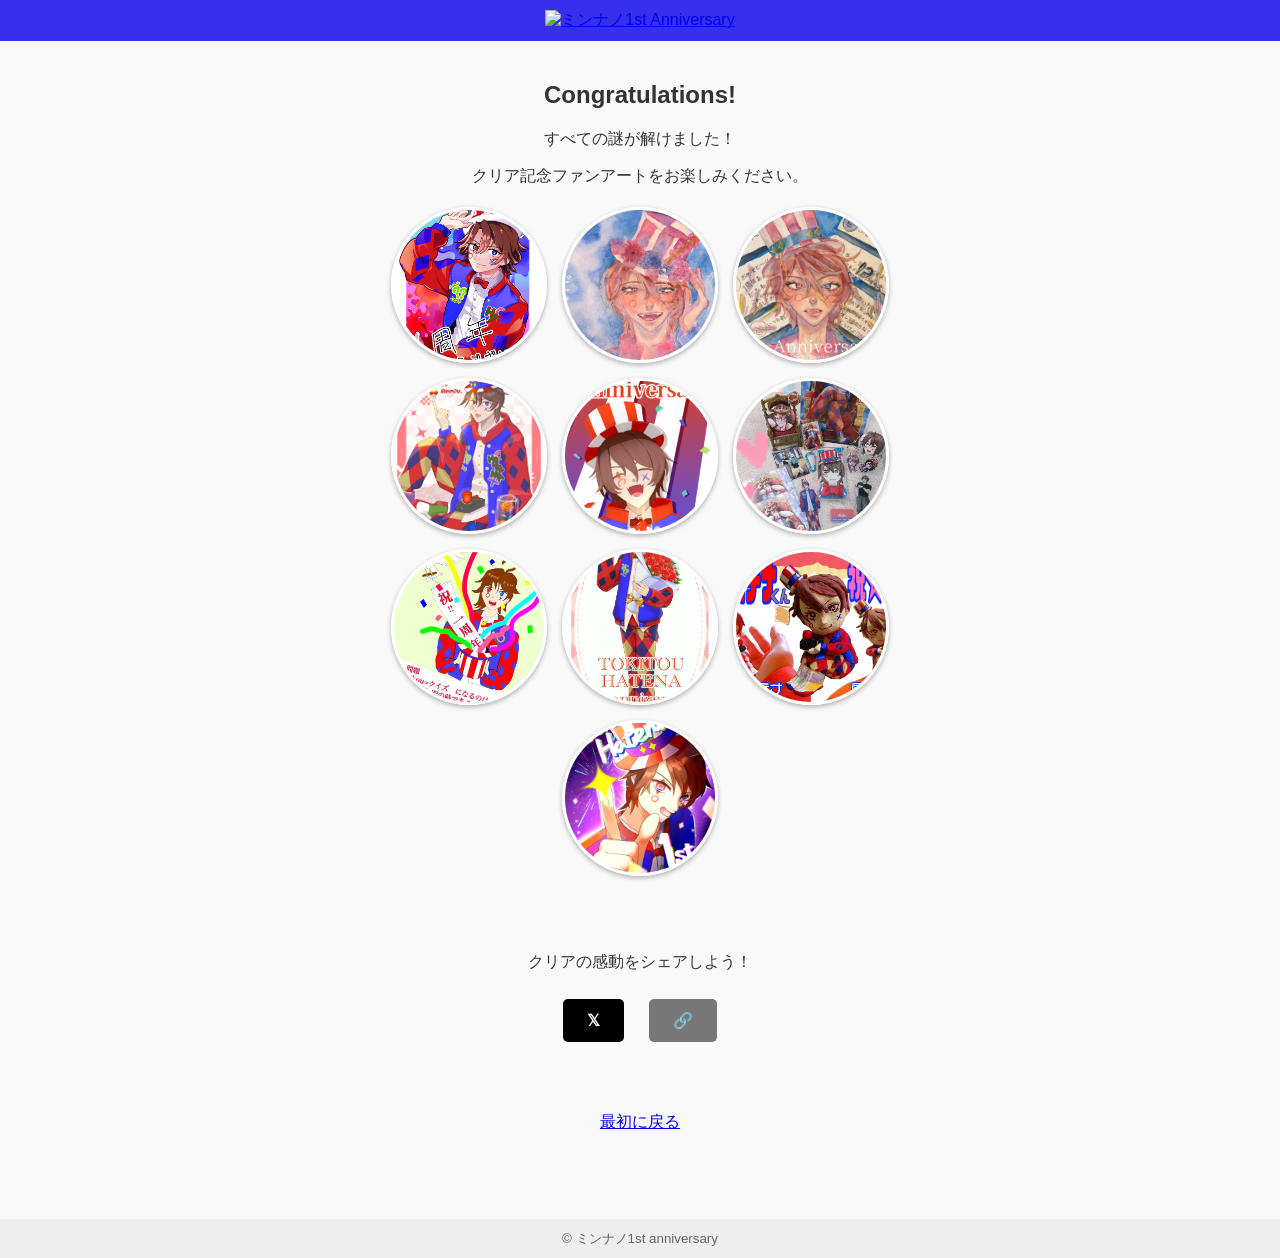
==== final.html @ 7d349ff5 "Add files via upload" ====
<!DOCTYPE html>
<html lang="ja">
<head>
    <meta charset="UTF-8">
    <meta name="viewport" content="width=device-width, initial-scale=1.0">
    <title>Congratulations!</title>
    <link rel="stylesheet" href="style.css">
    <style>
        /* このページだけの特別デザイン（画像用） */
        .fanart-container {
            margin: 30px auto;
            max-width: 80%;
            border: 5px solid #f24741; /* 推し赤の枠 */
            padding: 10px;
            background: white;
        }
        .fanart-container img {
            width: 100%; /* 横幅いっぱいに表示 */
            height: auto;
        }
    </style>
</head>
<body>

    <header>
    <div class="header-content">
        <a href="index.html">
            <img src="images/logo.png" alt="ミンナノ1st Anniversary" class="logo-img">
        </a>
    </div>
    </header>

<main>
        <h2>Congratulations!</h2>
        <p>すべての謎が解けました！</p>
        <p>クリア記念ファンアートをお楽しみください。</p>

        <div class="gallery-container">
            <img src="images/art01.jpg" class="thumbnail" onclick="openModal(this)" data-author="玉木みか">
    
            <img src="images/art02.jpg" class="thumbnail" onclick="openModal(this)" data-author="ざくざくチョコレート">
    
            <img src="images/art03.jpg" class="thumbnail" onclick="openModal(this)" data-author="ざくざくチョコレート">

            <img src="images/art04.png" class="thumbnail" onclick="openModal(this)" data-author="おおおなもみ">

            <img src="images/art05.png" class="thumbnail" onclick="openModal(this)" data-author="合歓木">

            <img src="images/art06.jpg" class="thumbnail" onclick="openModal(this)" data-author="はしもおこめ">

            <img src="images/art07.jpeg" class="thumbnail" onclick="openModal(this)" data-author="カモ">

            <img src="images/art08.png" class="thumbnail" onclick="openModal(this)" data-author="ちゃ">

            <img src="images/art09.jpeg" class="thumbnail" onclick="openModal(this)" data-author="ふゆのこ">

            <img src="images/art10.png" class="thumbnail" onclick="openModal(this)" data-author="どっぺる">


        </div>

        <div class="share-area">
            <p>クリアの感動をシェアしよう！</p>
            
            <button class="share-btn x-btn" onclick="shareToX()">
                𝕏 
            </button>
            
            <button class="share-btn copy-btn" onclick="copyLink()">
                🔗
            </button>
        </div>

        <p><a href="index.html">最初に戻る</a></p>
</main>

    <div id="imageModal" class="modal">
        <span class="close-btn" onclick="closeModal()">&times; 閉じる</span>
        <a class="prev" onclick="changeImage(-1)">&#10094;</a>
        <a class="next" onclick="changeImage(1)">&#10095;</a>
        
        <img class="modal-content" id="expandedImg">
        
        <div id="caption"></div>
    </div>

    <footer>
        <small>© ミンナノ1st anniversary</small>
    </footer>

    <script src="script.js"></script>

</body>
</html>
---- style.css ----
/* 全体のリセットと基本設定 */
body {
    font-family: "Helvetica Neue", Arial, "Hiragino Kaku Gothic ProN", sans-serif;
    margin: 0;
    padding: 0;
    background-color: #f9f9f9; /* 背景は目に優しい薄いグレー */
    color: #333;
    text-align: center;
}

/* ヘッダー全体の調整 */
header {
    background-color: #362fec; /* 推しカラー（青）背景はそのまま */
    padding: 10px;             /* 余白を少し調整 */
    text-align: center;        /* 画像を真ん中に寄せる */
}

/* ロゴ画像の調整 */
.logo-img {
    max-width: 100%; /* スマホからはみ出さないようにする */
    height: auto;    /* 縦横比を崩さない */
    
    /* PCで見た時にデカすぎないように制限をかける */
    width: 500px;    /* 基本の幅（お好みで変えてね） */
    
    vertical-align: bottom; /* 画像の下にできる謎の隙間を消すおまじない */
    transition: 0.3s;       /* ホバー時の動きを滑らかに */
}

/* マウスを乗せた時に少しふわっとさせる（リンクだとわかるように） */
.logo-img:hover {
    opacity: 0.8;
}

/* メインコンテンツの余白 */
main {
    padding: 20px;
    max-width: 600px; /* PCで見ても横に広がりすぎないように */
    margin: 0 auto;   /* 中央寄せ */
}

/* --- 万能クロスワード盤面 --- */
.crossword-container {
    display: grid;
    /* HTMLで指定した数(--n)の分だけマスを作る */
    /* 指定がないときはデフォルトで「5」になる */
    grid-template-columns: repeat(var(--n, 5), var(--size, 50px));
    
    gap: 2px; /* マスの隙間 */
    justify-content: center; /* 真ん中寄せ */
    margin: 20px auto;
}

/* --- 13マスなど、巨大パズル用の「縮小モード」 --- */
.crossword-container.mini-mode {
    /* マスを小さくしないとスマホに入りきらないので上書き */
    --size: 30px; /* 1マスを30pxにする */
}
/* ミニモードのときは、中の文字も小さくする */
.crossword-container.mini-mode .black-cell,
.crossword-container.mini-mode .cell-wrapper {
    width: 30px;
    height: 30px;
    font-size: 12px; /* 文字サイズも小さく */
}

.crossword-container.mini-mode .cell,
.crossword-container.mini-mode .key-cell {
    width: 24px;
    height: 24px;
    font-size: 12px; /* 文字サイズも小さく */
}


/* ミニモードのときは、左上の数字をもっと小さく */
.crossword-container.mini-mode .cell-number {
    font-size: 9px;
    top: 0;
    left: 1px;
    top: 2px;           /* 上から2px */
    left: 2px;          /* 左から2px */
}

/* 1マスのデザイン */
.cell {
    width: 40px;
    height: 40px;
    font-size: 24px;
    text-align: center;
    border: 2px solid #362fec; /* 枠線は青 */
    border-radius: 5px;
    outline: none; /* 入力時の青枠を消す */
}

/* 入力しようとした時の色 */
.cell:focus {
    background-color: #eef; /* 薄い青背景 */
    border-color: #f24741;  /* 枠線が赤に変わる */
}

/* 黒マスのデザイン */
.black-cell {
    background-color: #333;
    color: #333;
    width: 46px;
    height: 46px;
    border-radius: 5px;
}

/* 答え入力エリアのデザイン */
.answer-section {
    background-color: white;
    padding: 20px;
    border-radius: 10px;
    box-shadow: 0 4px 10px rgba(0,0,0,0.1);
}

#user-password {
    padding: 10px;
    font-size: 16px;
    width: 60%;
    border: 2px solid #ccc;
    border-radius: 5px;
}

button {
    background-color: #f24741; /* 推しカラー（赤） */
    color: white;
    border: none;
    padding: 10px 20px;
    font-size: 16px;
    border-radius: 5px;
    cursor: pointer;
    font-weight: bold;
}

button:hover {
    opacity: 0.8; /* マウスを乗せると少し透明に */
}

footer {
    margin-top: 50px;
    padding: 10px;
    background-color: #eee;
    color: #666;
}

/* キーワードになる重要なマス */
.key-cell {
    width: 40px;
    height: 40px;
    font-size: 24px;
    text-align: center;
    background-color: #ffe0e0; /* 薄い赤背景 */
    border: 2px solid #f24741; /* 枠線を推しの赤に */
    font-weight: bold;
    color: #f24741;
    border-radius: 5px;
    outline: none; /* 入力時の青枠を消す */
}

/* カギのエリア全体 */
.clues-container {
    display: flex;
    justify-content: space-between; /* 左右に配置 */
    margin: 20px 0;
    text-align: left; /* 文字は左揃え */
}

/* 個別のカギボックス */
.clue-box {
    width: 48%; /* 半分より少し小さく */
    background: white;
    padding: 15px;
    border-radius: 8px;
    border: 2px solid #362fec; /* 青い枠 */
}

.clue-box h3 {
    color: #f24741; /* 赤い見出し */
    border-bottom: 2px solid #eee;
    padding-bottom: 5px;
    margin-top: 0;
}

.clue-box ul {
    padding-left: 20px;
}

.clue-box li {
    margin-bottom: 8px;
}

/* 数字と入力欄を重ねるための「箱」 */
.cell-wrapper {
    position: relative; /* ここを基準にします */
    width: 40px;       /* マスのサイズに合わせる */
    height: 40px;      /* マスのサイズに合わせる */
}

/* 左上の小さな数字 */
.cell-number {
    position: absolute; /* 自由な位置に置く指定 */
    top: 2px;           /* 上から2px */
    left: 4px;          /* 左から4px */
    font-size: 10px;    /* 文字は小さく */
    color: #333;     /*黒に変更 */
    font-weight: bold;
    pointer-events: none; /* 数字をクリックしても入力の邪魔にならないようにする魔法 */
    z-index: 10;        /* 入力欄より手前に表示 */
}

/* 箱の中に入った入力欄の調整 */
.cell-wrapper .cell {
    width: 100%;  /* 箱いっぱいに広げる */
    height: 100%; /* 箱いっぱいに広げる */
    margin: 0;    /* 余計な隙間を消す */
}

/* 入力欄下のヒント文章 */
.input-hint {
    font-size: 14px;       /* 文字は少し小さめに */
    color: #f24741;        /* 推しの赤で強調 */
    font-weight: bold;     /* 太字で読みやすく */
    margin-top: 5px;       /* 上（入力欄）との隙間 */
    margin-bottom: 15px;   /* 下（ボタン）との隙間 */
}

/* --- テーマ・作成者情報のデザイン --- */
.stage-info {
    background-color: white;       /* 背景は白 */
    border-left: 6px solid #f24741; /* 左端に推し赤のアクセント線 */
    padding: 15px 20px;            /* 内側の余白 */
    margin-bottom: 20px;           /* 下との隙間 */
    border-radius: 5px;            /* 角を少し丸く */
    box-shadow: 0 2px 5px rgba(0,0,0,0.1); /* 軽く影をつける */
    text-align: left;              /* 左揃えで見やすく */
}

/* テーマの文字 */
.theme-text {
    margin: 0;
    font-size: 18px;
    color: #362fec; /* 推し青で知的に */
    border-bottom: 1px dashed #ddd; /* 下に点線 */
    padding-bottom: 5px;
}

/* 作成者の文字 */
.creator-text {
    margin: 8px 0 0 0; /* 上に少し隙間 */
    font-size: 14px;
    color: #555;
    text-align: right; /* 右寄せにして署名っぽく */
    font-weight: bold;
}


/* --- ギャラリー用のスタイル --- */

/* サムネイルを横並びにする */
.gallery-container {
    display: flex;
    justify-content: center;
    gap: 15px;
    flex-wrap: wrap; /* スマホで縦に並ぶように */
    margin: 20px 0;
}

/* 小さい画像の見た目（修正版） */
.thumbnail {
    width: 150px;       /* 横幅 */
    height: 150px;      /* 縦幅（正方形にする） */
    object-fit: cover;  /* ★魔法の呪文！画像を歪ませずに枠いっぱいに表示する */
    border-radius: 50%; /* ★これでまん丸になります（四角がいいならこの行を消す） */
    
    border: 3px solid #fff;
    box-shadow: 0 2px 5px rgba(0,0,0,0.3);
    cursor: pointer;
    transition: 0.3s;
}

/* 次へ・前へボタンのデザイン（追加） */
.prev, .next {
    cursor: pointer;
    position: absolute;
    top: 50%;
    width: auto;
    padding: 16px;
    margin-top: -50px; /* 真ん中に配置 */
    color: white;
    font-weight: bold;
    font-size: 30px;
    transition: 0.6s ease;
    user-select: none;
    background-color: rgba(0,0,0,0.3); /* 背景を少し暗く */
    border-radius: 3px;
    z-index: 101; /* 画像より手前に */
}

/* ボタンの位置 */
.next {
    right: 0;
    border-radius: 3px 0 0 3px;
}
.prev {
    left: 0;
    border-radius: 0 3px 3px 0;
}

/* マウスを乗せた時 */
.prev:hover, .next:hover {
    background-color: rgba(0,0,0,0.8);
}

.thumbnail:hover {
    transform: scale(1.05); /* マウスを乗せると少し浮く */
    border-color: #f24741;  /* 枠が推し色になる */
}

/* --- 拡大表示（モーダル）のスタイル --- */
.modal {
    display: none; /* 最初は隠しておく */
    position: fixed;
    z-index: 100; /* 最前面に */
    left: 0;
    top: 0;
    width: 100%;
    height: 100%;
    background-color: rgba(0,0,0,0.8); /* 背景を半透明の黒に */
}

/* 拡大された画像 */
.modal-content {
    /* 上は5%、左右は自動、下は10px（ここを狭くしました！） */
    margin: 5% auto 10px auto;
    display: block;
    max-width: 90%;
    max-height: 80vh; /* 画面からはみ出さないように */
    border: 5px solid white;
}

/* 閉じるボタン */
.close-btn {
    position: absolute;
    top: 20px;
    right: 35px;
    color: white;
    font-size: 40px;
    font-weight: bold;
    cursor: pointer;
}

/* 拡大画像の下に出る名前（キャプション） */
#caption {
    margin: 0 auto; /* 上下の隙間をゼロにする */
    margin-top: 0;  /* 念のため、上を詰めると明示する */
    
    display: block;
    width: 80%;
    max-width: 700px;
    text-align: center;
    color: white;
    /* padding: 10px 0; ←これを削除するか、下のように書き換えてください */
    padding-bottom: 10px; /* 下の余白だけ残す */
    
    /* ...他の設定（font-sizeなど）はそのまま... */
}

/* --- トップページ専用デザイン --- */

/* 全体の配置を整える */
.top-page {
    max-width: 700px;
    margin: 0 auto;
    padding: 20px;
}

/* ストーリーの箱 */
.story-box {
    background-color: #fff;
    border: 4px double #f24741; /* 推し赤の二重線 */
    padding: 20px;
    border-radius: 10px;
    margin-bottom: 30px;
    line-height: 1.8; /* 行間を広げて読みやすく */
}

.story-box h2 {
    color: #f24741;
    border-bottom: 2px solid #eee;
    padding-bottom: 10px;
    margin-top: 0;
}

/* ルールの箱 */
.rule-box {
    background-color: #f0f4ff; /* 薄い青背景 */
    padding: 20px;
    border-radius: 10px;
    border-left: 6px solid #362fec; /* 推し青の線 */
    text-align: left;
    margin-bottom: 40px;
}

.rule-box h3 {
    margin-top: 0;
    color: #362fec;
}

.rule-box ul {
    padding-left: 20px;
}

.rule-box li {
    margin-bottom: 8px;
}

/* スタートボタン（超目立たせる！） */
.start-btn {
    display: inline-block;
    background-color: #f24741;
    color: white;
    text-decoration: none; /* 下線を消す */
    font-size: 24px;
    font-weight: bold;
    padding: 20px 60px;
    border-radius: 50px; /* 丸っこく */
    box-shadow: 0 5px 0 #c0392b; /* 立体的な影 */
    transition: 0.2s;
}

/* ボタンを押した時の動き */
.start-btn:active {
    box-shadow: 0 0 0 #c0392b; /* 影をなくして沈むように見せる */
    transform: translateY(5px);
}

.start-btn:hover {
    opacity: 0.9;
}

/* --- シェアエリアのデザイン --- */
.share-area {
    margin: 40px auto;
    padding: 20px;
    background-color: #f9f9f9;
    border-radius: 10px;
    max-width: 500px;
}

.share-btn {
    display: inline-block;
    margin: 10px;
    padding: 12px 24px;
    font-size: 16px;
    font-weight: bold;
    color: white;
    border: none;
    border-radius: 5px;
    cursor: pointer;
    transition: 0.3s;
    text-decoration: none; /* リンクの下線を消す */
}

/* Xボタン（黒） */
.x-btn {
    background-color: #000;
}
.x-btn:hover {
    background-color: #333;
}

/* コピーボタン（グレー） */
.copy-btn {
    background-color: #777;
}
.copy-btn:hover {
    background-color: #555;
}
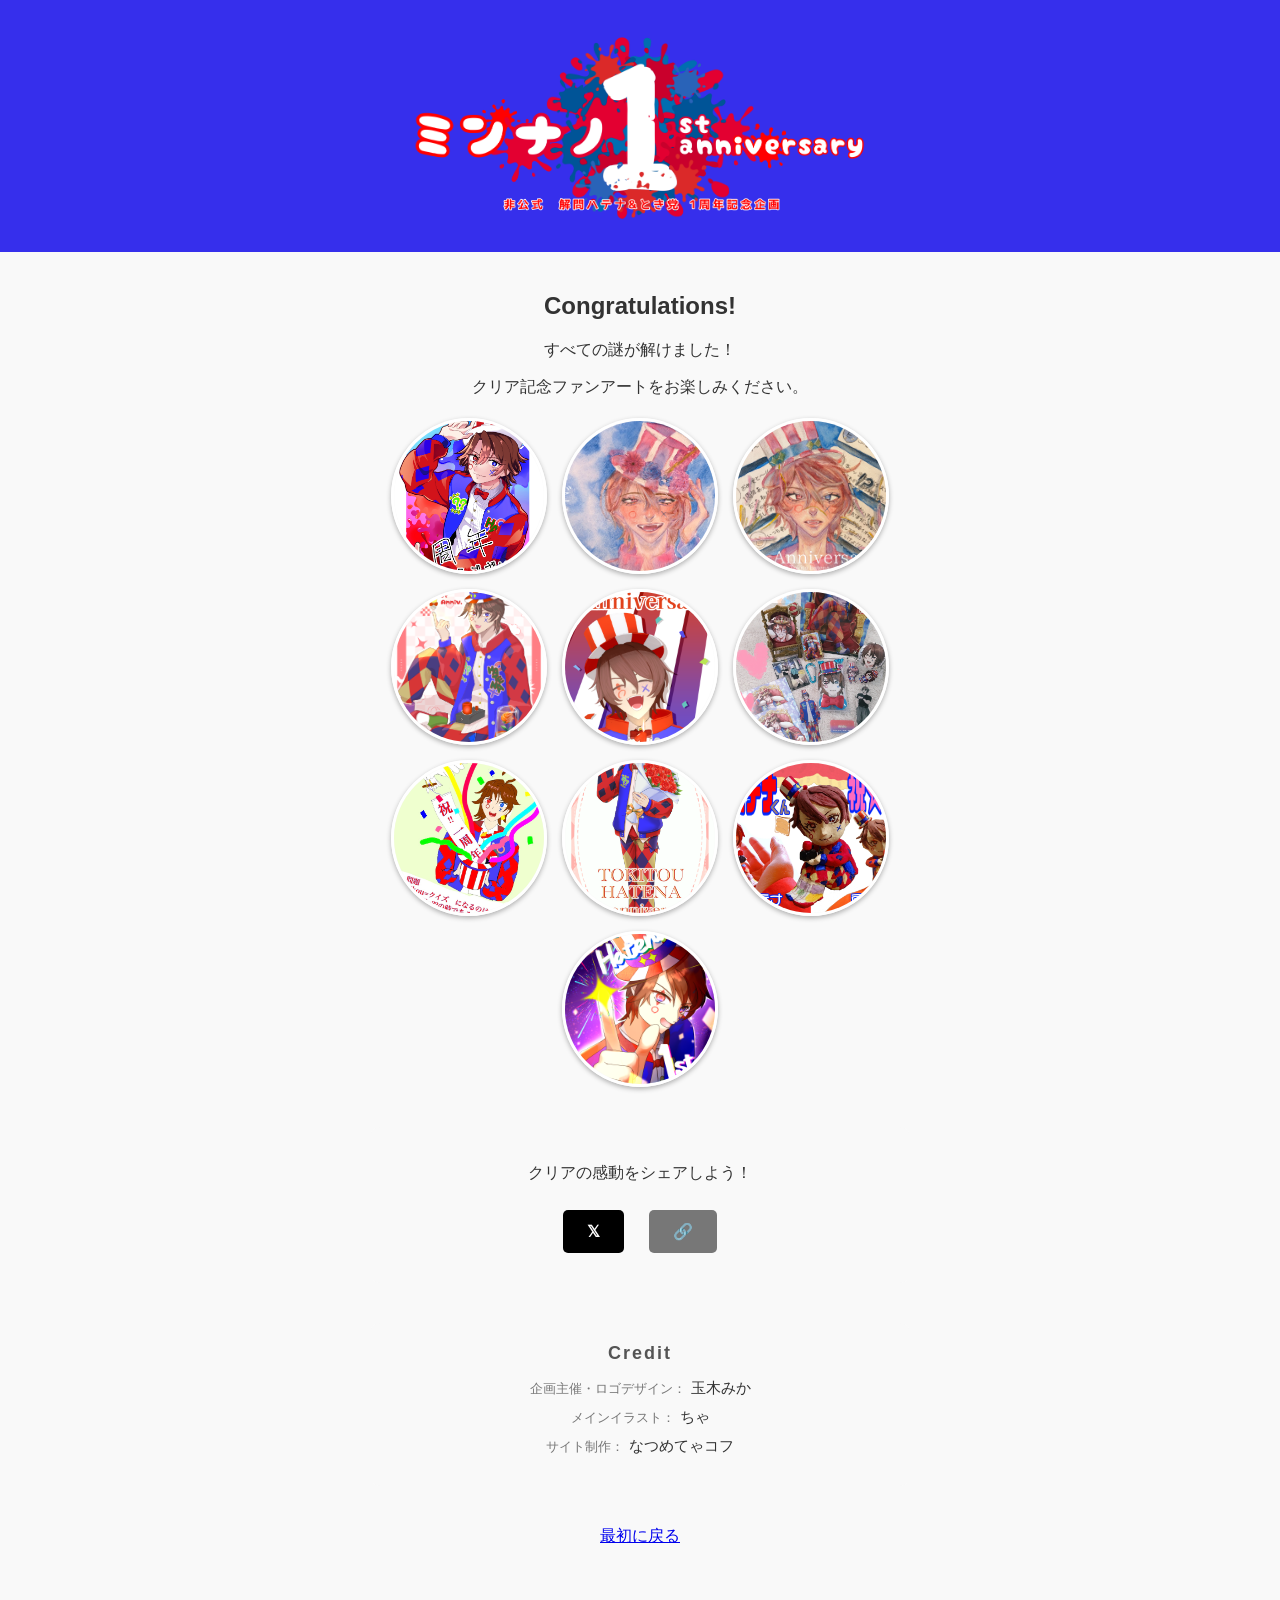
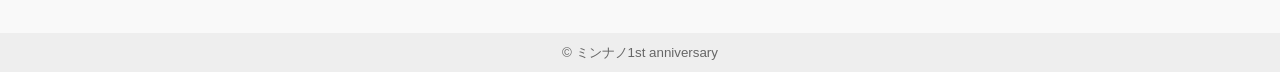
==== commit 9cb1a795: "Add files via upload" ====
--- a/final.html
+++ b/final.html
@@ -71,6 +71,13 @@
             </button>
         </div>
 
+        <div class="credits-area">
+            <h3>Credit</h3>
+            <p><span class="credit-role">企画主催・ロゴデザイン：</span>玉木みか</p>
+            <p><span class="credit-role">メインイラスト：</span>ちゃ</p>
+            <p><span class="credit-role">サイト制作：</span>なつめてゃコフ</p>
+        </div>
+
         <p><a href="index.html">最初に戻る</a></p>
 </main>
 
--- a/style.css
+++ b/style.css
@@ -477,4 +477,35 @@
 }
 .copy-btn:hover {
     background-color: #555;
+}
+
+/* --- クレジットエリアのデザイン --- */
+.credits-area {
+    margin: 40px auto;
+    padding: 20px;
+    text-align: center;
+    background-color: #f9f9f9; /* 背景を少しだけグレーにして区切る */
+    border-radius: 10px;
+    max-width: 500px;
+}
+
+.credits-area h3 {
+    margin-top: 0;
+    color: #555;
+    font-size: 18px;
+    margin-bottom: 15px;
+    letter-spacing: 2px; /* 文字の間隔を少し広げて見栄え良く */
+}
+
+.credits-area p {
+    margin: 10px 0;
+    font-size: 15px;
+    color: #333;
+}
+
+/* 役割（企画主催など）の文字だけ少し小さく・薄くする */
+.credit-role {
+    font-size: 13px;
+    color: #777;
+    margin-right: 5px;
 }
